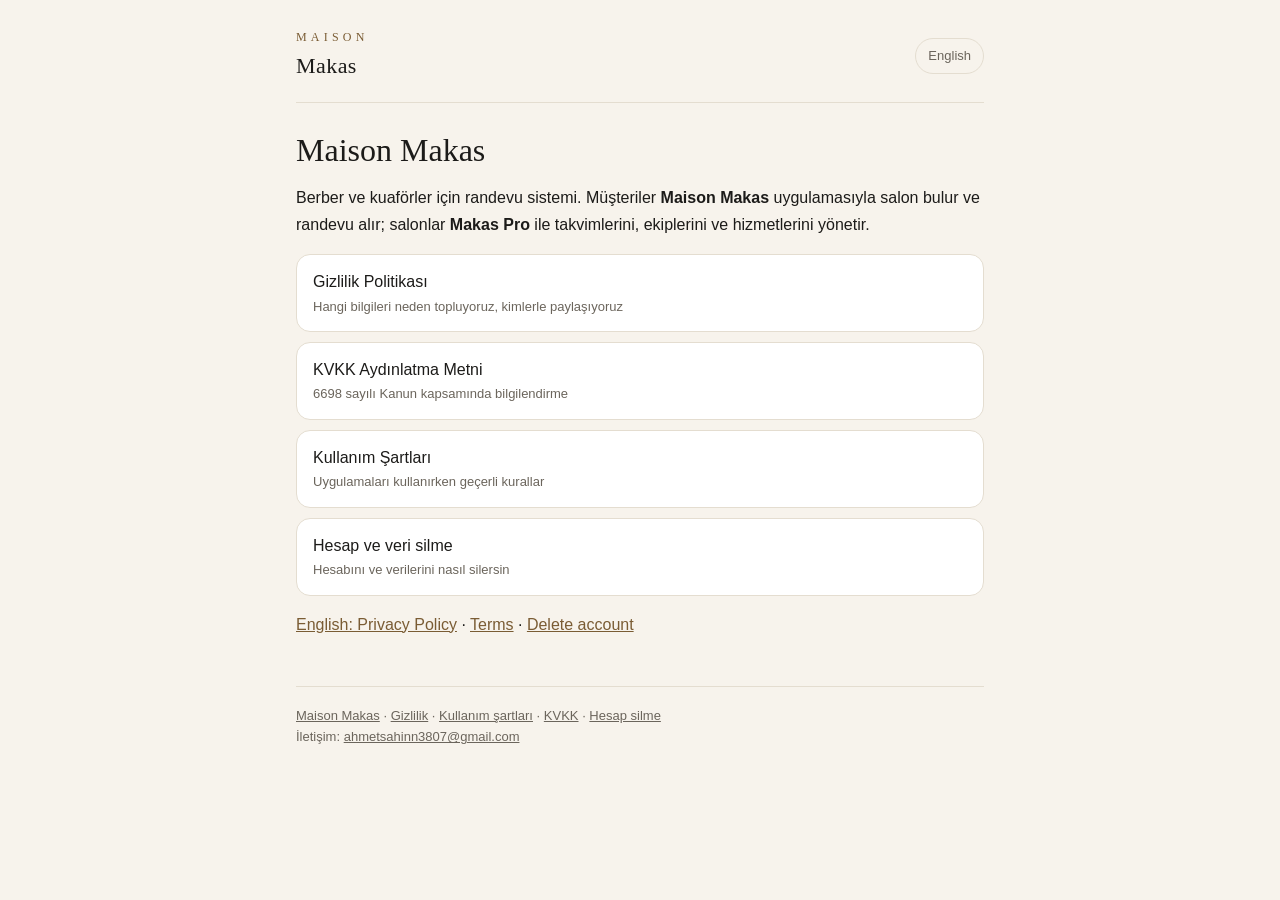
==== docs/index.html @ 6c570f20 "Proje dosyalari zipten yerlestirildi [skip ci]" ====
<!doctype html>
<html lang="tr">
<head>
<meta charset="utf-8">
<meta name="viewport" content="width=device-width, initial-scale=1">
<title>Maison Makas · Maison Makas</title>
<link rel="stylesheet" href="stil.css">
</head>
<body>
<main>
<header class="ust">
  <a class="marka" href="index.html"><span>MAISON</span>Makas</a>
  <a class="dil" href="privacy.html" hreflang="en">English</a>
</header>
<h1>Maison Makas</h1>


<p>Berber ve kuaförler için randevu sistemi. Müşteriler <b>Maison Makas</b> uygulamasıyla salon bulur ve randevu alır;
salonlar <b>Makas Pro</b> ile takvimlerini, ekiplerini ve hizmetlerini yönetir.</p>
<div class="liste">
  <a href="gizlilik.html">Gizlilik Politikası<small>Hangi bilgileri neden topluyoruz, kimlerle paylaşıyoruz</small></a>
  <a href="kvkk.html">KVKK Aydınlatma Metni<small>6698 sayılı Kanun kapsamında bilgilendirme</small></a>
  <a href="kosullar.html">Kullanım Şartları<small>Uygulamaları kullanırken geçerli kurallar</small></a>
  <a href="hesap-silme.html">Hesap ve veri silme<small>Hesabını ve verilerini nasıl silersin</small></a>
</div>
<p><a href="privacy.html" hreflang="en">English: Privacy Policy</a> · <a href="terms.html" hreflang="en">Terms</a> ·
<a href="delete-account.html" hreflang="en">Delete account</a></p>

<footer><a href="index.html">Maison Makas</a> · <a href="gizlilik.html">Gizlilik</a> · <a href="kosullar.html">Kullanım şartları</a> · <a href="kvkk.html">KVKK</a> · <a href="hesap-silme.html">Hesap silme</a><br>İletişim: <a href="mailto:ahmetsahinn3807@gmail.com">ahmetsahinn3807@gmail.com</a></footer>
</main>
</body>
</html>
---- docs/stil.css ----
:root {
  --zemin: #0e0e10; --kart: #17171a; --yazi: #f4efe6; --soluk: #a9a297; --cizgi: #2a2924;
  --vurgu: #c9a96e; --isaret: #3a2f1a;
  color-scheme: dark;
}
@media (prefers-color-scheme: light) {
  :root { --zemin: #f7f3ec; --kart: #ffffff; --yazi: #1c1b19; --soluk: #6b655c; --cizgi: #e4ddd0;
          --vurgu: #7a5c34; --isaret: #f4e7c8; color-scheme: light; }
}
* { box-sizing: border-box; }
html { -webkit-text-size-adjust: 100%; }
body { margin: 0; background: var(--zemin); color: var(--yazi);
       font: 16px/1.65 -apple-system, BlinkMacSystemFont, "Segoe UI", Roboto, "Helvetica Neue", Arial, sans-serif; }
main { max-width: 720px; margin: 0 auto; padding: 28px 16px 64px; }
header.ust { display: flex; align-items: center; justify-content: space-between; gap: 12px;
             padding-bottom: 18px; border-bottom: 1px solid var(--cizgi); margin-bottom: 28px; }
.marka { font-family: Georgia, "Times New Roman", serif; font-size: 22px; letter-spacing: .02em;
         color: var(--yazi); text-decoration: none; }
.marka span { color: var(--vurgu); font-size: 12px; letter-spacing: .35em; display: block; font-family: inherit; }
.dil { font-size: 13px; color: var(--soluk); text-decoration: none; border: 1px solid var(--cizgi);
       padding: 6px 12px; border-radius: 999px; white-space: nowrap; }
h1 { font-family: Georgia, "Times New Roman", serif; font-weight: 500; font-size: 32px; line-height: 1.2; margin: 0 0 6px; }
.tarih { color: var(--soluk); font-size: 14px; margin: 0 0 28px; }
h2 { font-size: 18px; margin: 34px 0 8px; color: var(--vurgu); font-weight: 600; }
p, li { color: var(--yazi); }
ul { padding-left: 22px; }
li { margin: 4px 0; }
a { color: var(--vurgu); }
mark { background: var(--isaret); color: var(--yazi); padding: 0 4px; border-radius: 4px; }
.kutu { background: var(--kart); border: 1px solid var(--cizgi); border-radius: 16px; padding: 16px 18px; margin: 18px 0; }
.liste a { display: block; padding: 14px 16px; border: 1px solid var(--cizgi); border-radius: 14px; margin: 10px 0;
           text-decoration: none; color: var(--yazi); background: var(--kart); }
.liste a small { display: block; color: var(--soluk); font-size: 13px; }
table { width: 100%; border-collapse: collapse; font-size: 15px; }
td, th { text-align: left; vertical-align: top; padding: 8px 6px; border-bottom: 1px solid var(--cizgi); }
th { color: var(--soluk); font-weight: 600; font-size: 13px; }
footer { margin-top: 48px; padding-top: 18px; border-top: 1px solid var(--cizgi); color: var(--soluk); font-size: 13px; }
footer a { color: var(--soluk); }
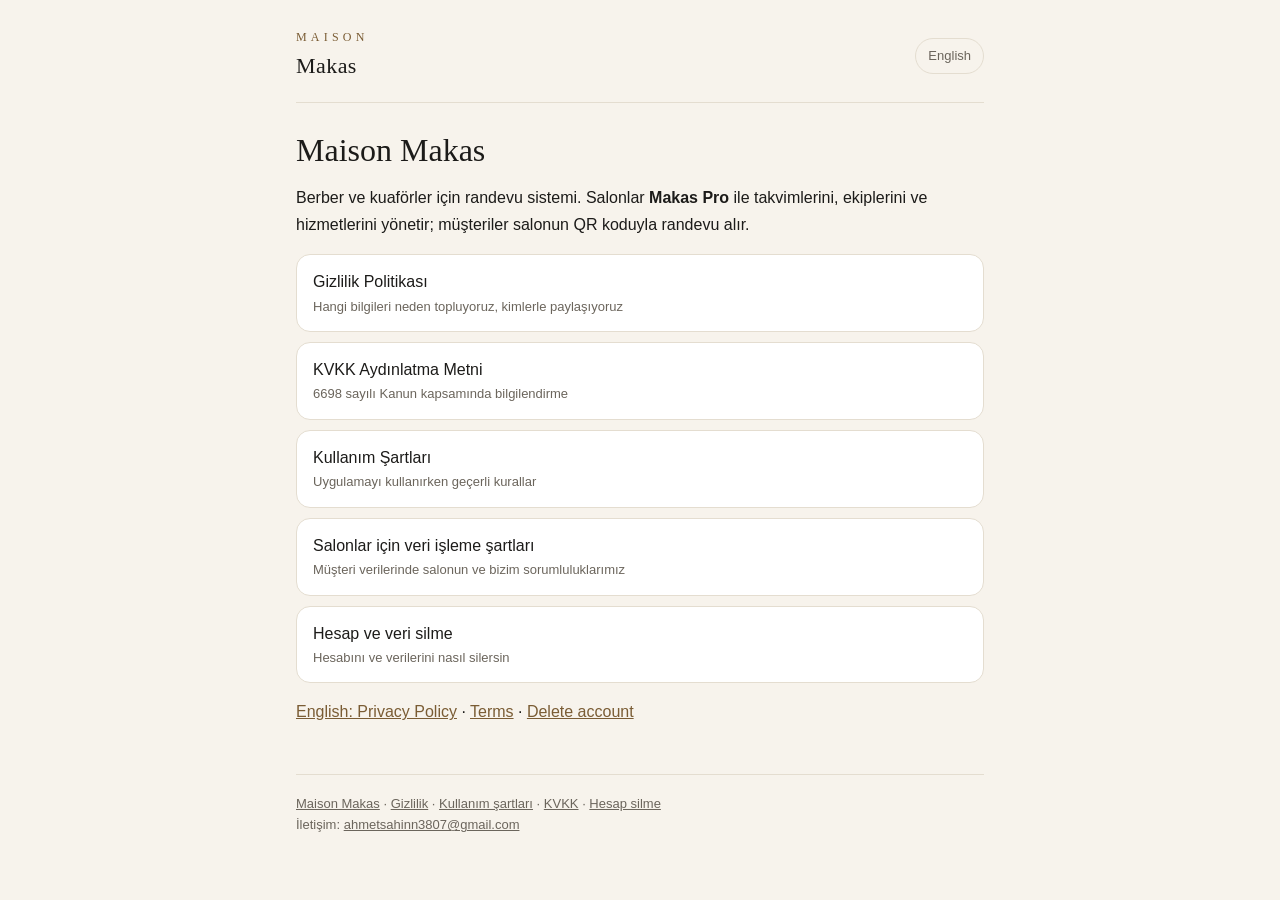
==== commit 8a19fbde: "Proje dosyalari zipten yerlestirildi [skip ci]" ====
--- a/docs/index.html
+++ b/docs/index.html
@@ -15,12 +15,13 @@
 <h1>Maison Makas</h1>
 
 
-<p>Berber ve kuaförler için randevu sistemi. Müşteriler <b>Maison Makas</b> uygulamasıyla salon bulur ve randevu alır;
-salonlar <b>Makas Pro</b> ile takvimlerini, ekiplerini ve hizmetlerini yönetir.</p>
+<p>Berber ve kuaförler için randevu sistemi. Salonlar <b>Makas Pro</b> ile takvimlerini, ekiplerini ve hizmetlerini yönetir;
+müşteriler salonun QR koduyla randevu alır.</p>
 <div class="liste">
   <a href="gizlilik.html">Gizlilik Politikası<small>Hangi bilgileri neden topluyoruz, kimlerle paylaşıyoruz</small></a>
   <a href="kvkk.html">KVKK Aydınlatma Metni<small>6698 sayılı Kanun kapsamında bilgilendirme</small></a>
-  <a href="kosullar.html">Kullanım Şartları<small>Uygulamaları kullanırken geçerli kurallar</small></a>
+  <a href="kosullar.html">Kullanım Şartları<small>Uygulamayı kullanırken geçerli kurallar</small></a>
+  <a href="kosullar.html#veri-isleme">Salonlar için veri işleme şartları<small>Müşteri verilerinde salonun ve bizim sorumluluklarımız</small></a>
   <a href="hesap-silme.html">Hesap ve veri silme<small>Hesabını ve verilerini nasıl silersin</small></a>
 </div>
 <p><a href="privacy.html" hreflang="en">English: Privacy Policy</a> · <a href="terms.html" hreflang="en">Terms</a> ·
